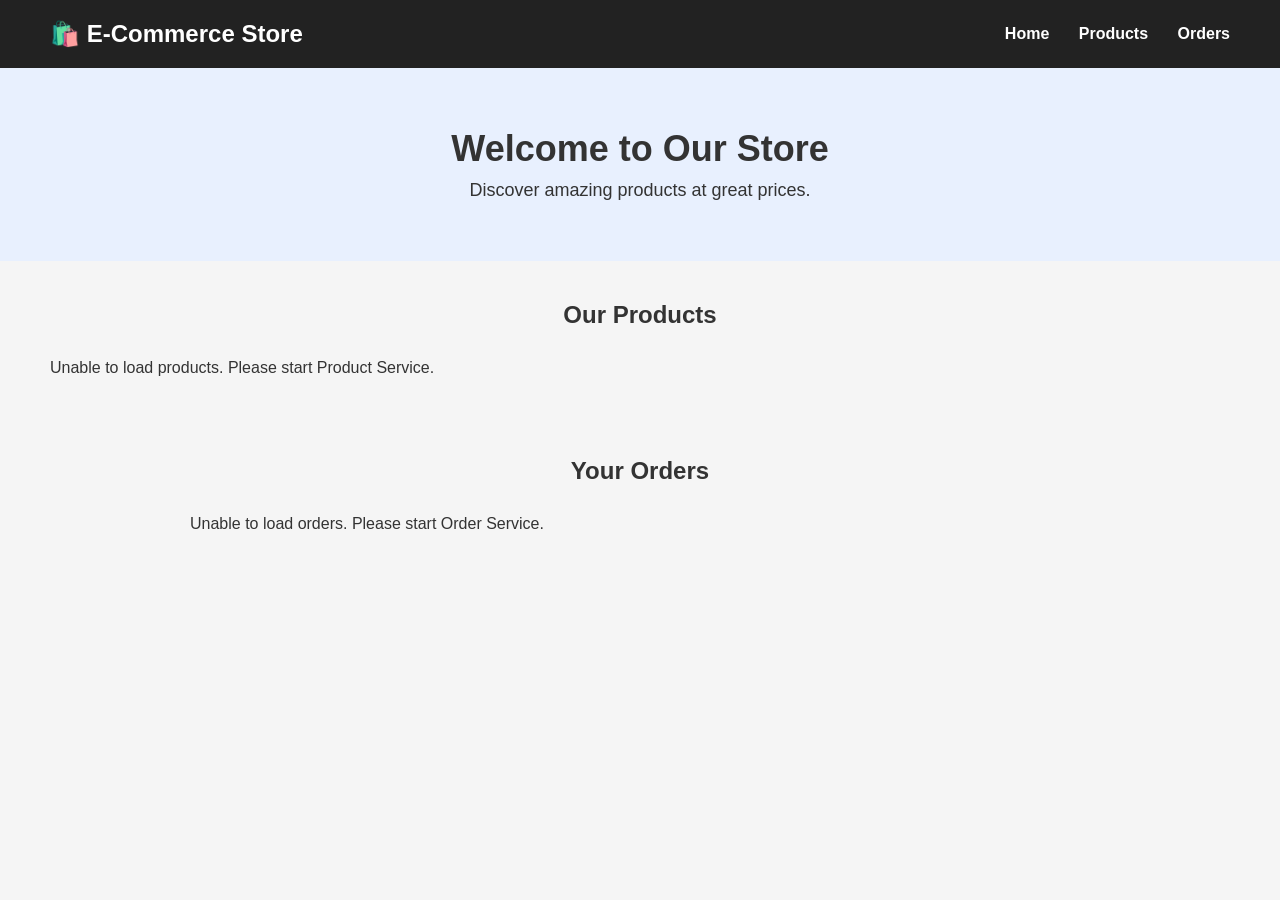
==== frontend/index.html @ 36b44939 "Initial working E-Commerce Microservices project" ====
<!DOCTYPE html>
<html lang="en">
<head>
    <meta charset="UTF-8">
    <meta name="viewport" content="width=device-width, initial-scale=1.0">
    <title>E-Commerce Store</title>

    <link rel="stylesheet" href="style.css">
</head>

<body>

    <header>
        <h1>🛍️ E-Commerce Store</h1>

        <nav>
            <a href="#">Home</a>
            <a href="#products">Products</a>
            <a href="#orders">Orders</a>
        </nav>
    </header>

    <section class="hero">
        <h2>Welcome to Our Store</h2>
        <p>Discover amazing products at great prices.</p>
    </section>

    <section id="products">
        <h2>Our Products</h2>

        <div id="product-list" class="product-container">
            <!-- Products will be loaded here -->
        </div>
    </section>

    <section id="orders">
        <h2>Your Orders</h2>

        <div id="order-list" class="order-container"></div>
            <!-- Orders will be loaded here -->
        </div>
    </section>

    <script src="script.js"></script>

</body>
</html>
---- frontend/style.css ----
* {
    margin: 0;
    padding: 0;
    box-sizing: border-box;
}

body {
    font-family: Arial, sans-serif;
    background: #f5f5f5;
    color: #333;
}

/* Header */
header {
    background: #222;
    color: white;
    padding: 20px 50px;
    display: flex;
    justify-content: space-between;
    align-items: center;
}

header h1 {
    font-size: 24px;
}

nav a {
    color: white;
    text-decoration: none;
    margin-left: 25px;
    font-weight: bold;
}

nav a:hover {
    text-decoration: underline;
}

/* Hero */
.hero {
    text-align: center;
    padding: 60px 20px;
    background: #e8f0fe;
}

.hero h2 {
    font-size: 36px;
    margin-bottom: 10px;
}

.hero p {
    font-size: 18px;
}

/* Products */
section {
    padding: 40px 50px;
}

section h2 {
    text-align: center;
    margin-bottom: 30px;
}

.product-container {
    display: grid;
    grid-template-columns: repeat(auto-fit, minmax(250px, 1fr));
    gap: 25px;
}

/* Product Card */
.product-card {
    background: white;
    padding: 20px;
    border-radius: 10px;
    box-shadow: 0 3px 10px rgba(0, 0, 0, 0.1);
    text-align: center;
}

.product-card img {
    width: 100%;
    height: 220px;
    object-fit: cover;
    border-radius: 8px;
}

.product-card h3 {
    margin: 15px 0 10px;
}

.product-card p {
    margin: 8px 0;
}

.product-card button {
    background: #222;
    color: white;
    border: none;
    padding: 10px 20px;
    border-radius: 5px;
    cursor: pointer;
    margin-top: 10px;
}

.product-card button:hover {
    background: #444;
}

/* Orders */
#order-list {
    max-width: 900px;
    margin: auto;
}

.order-card {
    background: white;
    padding: 20px;
    margin-bottom: 15px;
    border-radius: 8px;
    box-shadow: 0 2px 8px rgba(0, 0, 0, 0.1);
}

/* Responsive */
@media (max-width: 600px) {
    header {
        flex-direction: column;
        gap: 15px;
        padding: 20px;
    }

    nav a {
        margin: 0 8px;
    }

    section {
        padding: 30px 20px;
    }
}
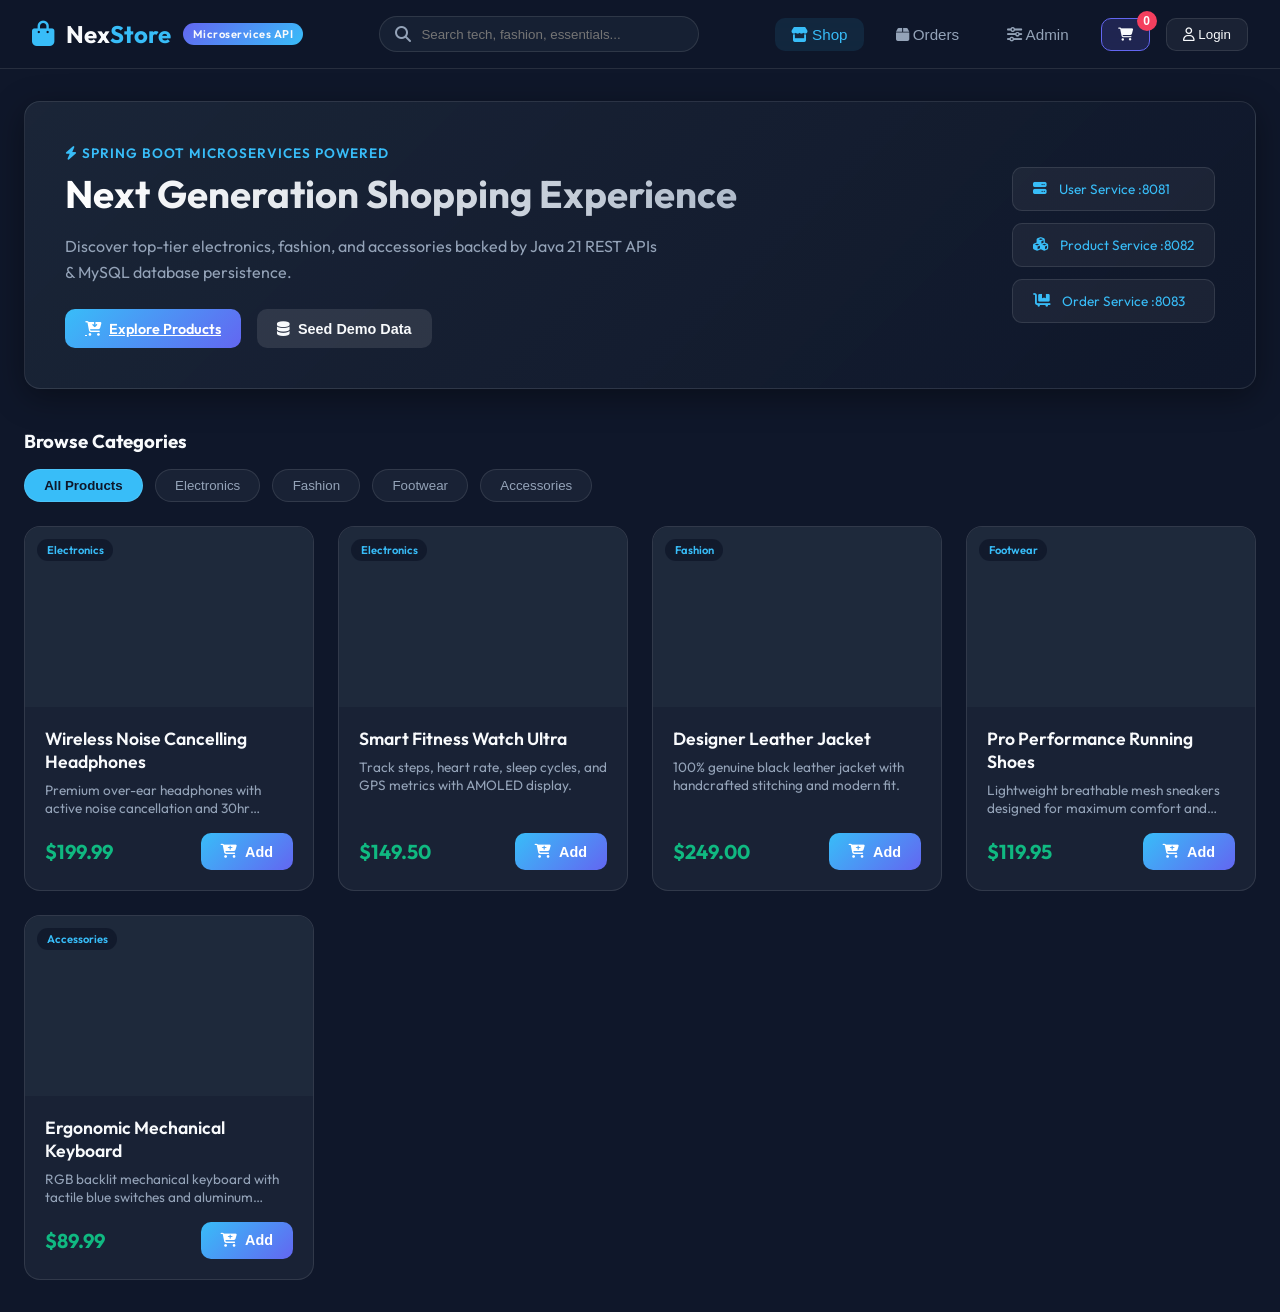
==== commit 39c72514: "Complete E-Commerce Microservices application" ====
--- a/frontend/index.html
+++ b/frontend/index.html
@@ -3,45 +3,273 @@
 <head>
     <meta charset="UTF-8">
     <meta name="viewport" content="width=device-width, initial-scale=1.0">
-    <title>E-Commerce Store</title>
-
+    <title>NexStore | Modern Microservices E-Commerce</title>
+    <!-- Google Fonts & Font Awesome Icons -->
+    <link rel="preconnect" href="https://fonts.googleapis.com">
+    <link rel="preconnect" href="https://fonts.gstatic.com" crossorigin>
+    <link href="https://fonts.googleapis.com/css2?family=Outfit:wght@300;400;500;600;700&display=swap" rel="stylesheet">
+    <link rel="stylesheet" href="https://cdnjs.cloudflare.com/ajax/libs/font-awesome/6.4.0/css/all.min.css">
     <link rel="stylesheet" href="style.css">
 </head>
-
 <body>
 
-    <header>
-        <h1>🛍️ E-Commerce Store</h1>
-
-        <nav>
-            <a href="#">Home</a>
-            <a href="#products">Products</a>
-            <a href="#orders">Orders</a>
+    <!-- ================= NAVBAR ================= -->
+    <header class="navbar">
+        <div class="nav-brand">
+            <i class="fa-solid fa-bag-shopping brand-icon"></i>
+            <span class="brand-name">Nex<span>Store</span></span>
+            <span class="badge-microservice">Microservices API</span>
+        </div>
+
+        <div class="search-container">
+            <i class="fa-solid fa-magnifying-glass search-icon"></i>
+            <input type="text" id="searchInput" placeholder="Search tech, fashion, essentials..." onkeyup="filterProducts()">
+        </div>
+
+        <nav class="nav-links">
+            <button class="nav-btn active" onclick="switchTab('home-section')"><i class="fa-solid fa-store"></i> Shop</button>
+            <button class="nav-btn" onclick="switchTab('orders-section')"><i class="fa-solid fa-box"></i> Orders</button>
+            <button class="nav-btn" onclick="switchTab('admin-section')"><i class="fa-solid fa-sliders"></i> Admin</button>
+            
+            <button class="cart-trigger" onclick="toggleCartDrawer()">
+                <i class="fa-solid fa-cart-shopping"></i>
+                <span class="cart-badge" id="cartCount">0</span>
+            </button>
+
+            <button class="user-profile-btn" onclick="openAuthModal()">
+                <i class="fa-regular fa-user"></i>
+                <span id="currentUserLabel">Login</span>
+            </button>
         </nav>
     </header>
 
-    <section class="hero">
-        <h2>Welcome to Our Store</h2>
-        <p>Discover amazing products at great prices.</p>
-    </section>
-
-    <section id="products">
-        <h2>Our Products</h2>
-
-        <div id="product-list" class="product-container">
-            <!-- Products will be loaded here -->
-        </div>
-    </section>
-
-    <section id="orders">
-        <h2>Your Orders</h2>
-
-        <div id="order-list" class="order-container"></div>
-            <!-- Orders will be loaded here -->
-        </div>
-    </section>
+    <!-- ================= TOAST NOTIFICATIONS ================= -->
+    <div id="toastContainer" class="toast-container"></div>
+
+    <main class="main-layout">
+
+        <!-- ================= HERO SECTION ================= -->
+        <section id="home-section" class="tab-content active">
+            <div class="hero-banner">
+                <div class="hero-text">
+                    <span class="hero-subtitle"><i class="fa-solid fa-bolt"></i> Spring Boot Microservices Powered</span>
+                    <h1>Next Generation Shopping Experience</h1>
+                    <p>Discover top-tier electronics, fashion, and accessories backed by Java 21 REST APIs & MySQL database persistence.</p>
+                    <div class="hero-actions">
+                        <a href="#products-heading" class="btn btn-primary"><i class="fa-solid fa-cart-arrow-down"></i> Explore Products</a>
+                        <button class="btn btn-secondary" onclick="seedSampleProducts()"><i class="fa-solid fa-database"></i> Seed Demo Data</button>
+                    </div>
+                </div>
+                <div class="hero-badge-card">
+                    <div class="badge-item"><i class="fa-solid fa-server"></i> <span>User Service :8081</span></div>
+                    <div class="badge-item"><i class="fa-solid fa-cubes"></i> <span>Product Service :8082</span></div>
+                    <div class="badge-item"><i class="fa-solid fa-cart-flatbed"></i> <span>Order Service :8083</span></div>
+                </div>
+            </div>
+
+            <!-- Categories Bar -->
+            <div class="categories-wrapper">
+                <h3 id="products-heading">Browse Categories</h3>
+                <div class="category-pills" id="categoryPills">
+                    <button class="pill active" onclick="filterCategory('ALL')">All Products</button>
+                    <button class="pill" onclick="filterCategory('Electronics')">Electronics</button>
+                    <button class="pill" onclick="filterCategory('Fashion')">Fashion</button>
+                    <button class="pill" onclick="filterCategory('Footwear')">Footwear</button>
+                    <button class="pill" onclick="filterCategory('Accessories')">Accessories</button>
+                </div>
+            </div>
+
+            <!-- Product Cards Grid -->
+            <div class="product-grid" id="productGrid">
+                <!-- Dynamic Product Cards Injected Here -->
+            </div>
+        </section>
+
+        <!-- ================= ORDERS DASHBOARD ================= -->
+        <section id="orders-section" class="tab-content">
+            <div class="section-header">
+                <h2><i class="fa-solid fa-receipt"></i> Order Management & History</h2>
+                <p>Track microservice order statuses created via REST endpoints</p>
+            </div>
+            <div class="orders-table-container">
+                <table class="orders-table">
+                    <thead>
+                        <tr>
+                            <th>Order ID</th>
+                            <th>User ID</th>
+                            <th>Product ID</th>
+                            <th>Quantity</th>
+                            <th>Total Price</th>
+                            <th>Status</th>
+                            <th>Action</th>
+                        </tr>
+                    </thead>
+                    <tbody id="ordersTableBody">
+                        <!-- Orders injected here -->
+                    </tbody>
+                </table>
+            </div>
+        </section>
+
+        <!-- ================= ADMIN / MANAGMENT SECTION ================= -->
+        <section id="admin-section" class="tab-content">
+            <div class="admin-grid">
+                <!-- Add Product Form -->
+                <div class="glass-card">
+                    <h3><i class="fa-solid fa-plus-circle"></i> Add New Product (Port 8082)</h3>
+                    <form id="productForm" onsubmit="handleProductSubmit(event)">
+                        <input type="hidden" id="adminProductId">
+                        <div class="form-group">
+                            <label>Product Name</label>
+                            <input type="text" id="adminProductName" required placeholder="e.g. Wireless Headphones">
+                        </div>
+                        <div class="form-group">
+                            <label>Description</label>
+                            <input type="text" id="adminProductDesc" required placeholder="High quality noise cancellation">
+                        </div>
+                        <div class="form-row">
+                            <div class="form-group">
+                                <label>Price ($)</label>
+                                <input type="number" step="0.01" id="adminProductPrice" required placeholder="99.99">
+                            </div>
+                            <div class="form-group">
+                                <label>Quantity / Stock</label>
+                                <input type="number" id="adminProductQty" required placeholder="50">
+                            </div>
+                        </div>
+                        <div class="form-group">
+                            <label>Category</label>
+                            <select id="adminProductCategory">
+                                <option value="Electronics">Electronics</option>
+                                <option value="Fashion">Fashion</option>
+                                <option value="Footwear">Footwear</option>
+                                <option value="Accessories">Accessories</option>
+                            </select>
+                        </div>
+                        <div class="form-group">
+                            <label>Image URL</label>
+                            <input type="url" id="adminProductImg" placeholder="https://images.unsplash.com/...">
+                        </div>
+                        <button type="submit" class="btn btn-primary full-width"><i class="fa-solid fa-floppy-disk"></i> Save Product to Database</button>
+                    </form>
+                </div>
+
+                <!-- User Management List -->
+                <div class="glass-card">
+                    <h3><i class="fa-solid fa-users"></i> Registered Users (Port 8081)</h3>
+                    <div class="user-list" id="adminUserList">
+                        <!-- User list injected here -->
+                    </div>
+                </div>
+            </div>
+        </section>
+
+    </main>
+
+    <!-- ================= SLIDE-OUT CART DRAWER ================= -->
+    <div id="cartOverlay" class="cart-overlay" onclick="toggleCartDrawer()"></div>
+    <aside id="cartDrawer" class="cart-drawer">
+        <div class="cart-header">
+            <h3><i class="fa-solid fa-bag-shopping"></i> Shopping Cart</h3>
+            <button class="close-btn" onclick="toggleCartDrawer()"><i class="fa-solid fa-xmark"></i></button>
+        </div>
+
+        <div class="cart-items" id="cartItemsContainer">
+            <!-- Cart Items Injected Here -->
+        </div>
+
+        <div class="cart-footer">
+            <div class="cart-summary-row">
+                <span>Subtotal</span>
+                <span id="cartSubtotal">$0.00</span>
+            </div>
+            <div class="cart-summary-row total">
+                <span>Grand Total</span>
+                <span id="cartTotal">$0.00</span>
+            </div>
+            <button class="btn btn-primary full-width checkout-btn" onclick="openCheckoutModal()">
+                Proceed to Checkout <i class="fa-solid fa-arrow-right"></i>
+            </button>
+        </div>
+    </aside>
+
+    <!-- ================= CHECKOUT MODAL ================= -->
+    <div id="checkoutModal" class="modal-overlay">
+        <div class="modal-card">
+            <div class="modal-header">
+                <h3><i class="fa-solid fa-shield-halved"></i> Checkout & Place Order</h3>
+                <button class="close-btn" onclick="closeCheckoutModal()"><i class="fa-solid fa-xmark"></i></button>
+            </div>
+            <div class="modal-body">
+                <div class="form-group">
+                    <label>Select Registered User</label>
+                    <select id="checkoutUserSelect" required>
+                        <!-- Dynamic user options -->
+                    </select>
+                </div>
+                <div class="form-group">
+                    <label>Shipping Address</label>
+                    <input type="text" id="checkoutAddress" placeholder="123 Tech Park, Hyderabad, TG" value="123 Tech Park, Hyderabad, India">
+                </div>
+                <div class="checkout-summary-box">
+                    <h4>Order Summary</h4>
+                    <div id="checkoutItemsList"></div>
+                    <div class="summary-total">Total Amount: <span id="checkoutTotalAmount">$0.00</span></div>
+                </div>
+            </div>
+            <div class="modal-footer">
+                <button class="btn btn-secondary" onclick="closeCheckoutModal()">Cancel</button>
+                <button class="btn btn-primary" onclick="submitOrder()"><i class="fa-solid fa-check-double"></i> Confirm & Place Order</button>
+            </div>
+        </div>
+    </div>
+
+    <!-- ================= AUTH / USER MODAL ================= -->
+    <div id="authModal" class="modal-overlay">
+        <div class="modal-card">
+            <div class="modal-header">
+                <h3 id="authTitle"><i class="fa-solid fa-user-plus"></i> User Registration</h3>
+                <button class="close-btn" onclick="closeAuthModal()"><i class="fa-solid fa-xmark"></i></button>
+            </div>
+            <div class="modal-body">
+                <form id="authForm" onsubmit="handleAuthSubmit(event)">
+                    <div class="form-row">
+                        <div class="form-group">
+                            <label>First Name</label>
+                            <input type="text" id="authFirstName" required placeholder="Rahul">
+                        </div>
+                        <div class="form-group">
+                            <label>Last Name</label>
+                            <input type="text" id="authLastName" required placeholder="Sharma">
+                        </div>
+                    </div>
+                    <div class="form-group">
+                        <label>Email Address</label>
+                        <input type="email" id="authEmail" required placeholder="rahul@example.com">
+                    </div>
+                    <div class="form-group">
+                        <label>Password</label>
+                        <input type="password" id="authPassword" required placeholder="••••••••">
+                    </div>
+                    <div class="form-row">
+                        <div class="form-group">
+                            <label>Phone Number</label>
+                            <input type="text" id="authPhone" placeholder="9876543210">
+                        </div>
+                        <div class="form-group">
+                            <label>Role</label>
+                            <select id="authRole">
+                                <option value="CUSTOMER">CUSTOMER</option>
+                                <option value="ADMIN">ADMIN</option>
+                            </select>
+                        </div>
+                    </div>
+                    <button type="submit" class="btn btn-primary full-width"><i class="fa-solid fa-user-check"></i> Register User (Port 8081)</button>
+                </form>
+            </div>
+        </div>
+    </div>
 
     <script src="script.js"></script>
-
 </body>
 </html>
--- a/frontend/style.css
+++ b/frontend/style.css
@@ -1,3 +1,21 @@
+/* ================= GLOBAL STYLES & DESIGN SYSTEM ================= */
+:root {
+    --bg-primary: #0f172a;
+    --bg-secondary: #1e293b;
+    --bg-card: rgba(30, 41, 59, 0.7);
+    --accent-blue: #38bdf8;
+    --accent-indigo: #6366f1;
+    --accent-emerald: #10b981;
+    --accent-rose: #f43f5e;
+    --text-main: #f8fafc;
+    --text-muted: #94a3b8;
+    --border-glass: rgba(255, 255, 255, 0.1);
+    --shadow-glow: 0 8px 32px 0 rgba(0, 0, 0, 0.37);
+    --radius-lg: 16px;
+    --radius-md: 10px;
+    --font-sans: 'Outfit', -apple-system, BlinkMacSystemFont, sans-serif;
+}
+
 * {
     margin: 0;
     padding: 0;
@@ -5,133 +23,663 @@
 }
 
 body {
-    font-family: Arial, sans-serif;
-    background: #f5f5f5;
-    color: #333;
-}
-
-/* Header */
-header {
-    background: #222;
+    font-family: var(--font-sans);
+    background-color: var(--bg-primary);
+    color: var(--text-main);
+    min-height: 100vh;
+    overflow-x: hidden;
+}
+
+/* ================= NAVBAR ================= */
+.navbar {
+    display: flex;
+    align-items: center;
+    justify-content: space-between;
+    padding: 1rem 2rem;
+    background: rgba(15, 23, 42, 0.85);
+    backdrop-filter: blur(16px);
+    border-bottom: 1px solid var(--border-glass);
+    position: sticky;
+    top: 0;
+    z-index: 100;
+}
+
+.nav-brand {
+    display: flex;
+    align-items: center;
+    gap: 0.75rem;
+}
+
+.brand-icon {
+    font-size: 1.6rem;
+    color: var(--accent-blue);
+}
+
+.brand-name {
+    font-size: 1.5rem;
+    font-weight: 700;
+    color: var(--text-main);
+}
+
+.brand-name span {
+    color: var(--accent-blue);
+}
+
+.badge-microservice {
+    background: linear-gradient(135deg, var(--accent-indigo), var(--accent-blue));
+    font-size: 0.7rem;
+    padding: 0.25rem 0.6rem;
+    border-radius: 20px;
+    font-weight: 600;
+    letter-spacing: 0.5px;
+}
+
+.search-container {
+    position: relative;
+    width: 320px;
+}
+
+.search-icon {
+    position: absolute;
+    left: 1rem;
+    top: 50%;
+    transform: translateY(-50%);
+    color: var(--text-muted);
+}
+
+.search-container input {
+    width: 100%;
+    padding: 0.6rem 1rem 0.6rem 2.6rem;
+    border-radius: 20px;
+    border: 1px solid var(--border-glass);
+    background: rgba(30, 41, 59, 0.6);
+    color: var(--text-main);
+    outline: none;
+    transition: all 0.3s ease;
+}
+
+.search-container input:focus {
+    border-color: var(--accent-blue);
+    box-shadow: 0 0 12px rgba(56, 189, 248, 0.3);
+}
+
+.nav-links {
+    display: flex;
+    align-items: center;
+    gap: 1rem;
+}
+
+.nav-btn {
+    background: transparent;
+    border: none;
+    color: var(--text-muted);
+    font-size: 0.95rem;
+    font-weight: 500;
+    padding: 0.5rem 1rem;
+    border-radius: var(--radius-md);
+    cursor: pointer;
+    transition: all 0.3s ease;
+}
+
+.nav-btn.active, .nav-btn:hover {
+    color: var(--accent-blue);
+    background: rgba(56, 189, 248, 0.1);
+}
+
+.cart-trigger {
+    position: relative;
+    background: rgba(99, 102, 241, 0.2);
+    border: 1px solid var(--accent-indigo);
+    color: var(--text-main);
+    padding: 0.5rem 1rem;
+    border-radius: var(--radius-md);
+    cursor: pointer;
+    transition: all 0.3s ease;
+}
+
+.cart-trigger:hover {
+    background: var(--accent-indigo);
+    transform: translateY(-2px);
+}
+
+.cart-badge {
+    position: absolute;
+    top: -8px;
+    right: -8px;
+    background: var(--accent-rose);
     color: white;
-    padding: 20px 50px;
-    display: flex;
+    font-size: 0.75rem;
+    font-weight: 700;
+    width: 20px;
+    height: 20px;
+    border-radius: 50%;
+    display: flex;
+    align-items: center;
+    justify-content: center;
+}
+
+.user-profile-btn {
+    background: rgba(255, 255, 255, 0.05);
+    border: 1px solid var(--border-glass);
+    color: var(--text-main);
+    padding: 0.5rem 1rem;
+    border-radius: var(--radius-md);
+    cursor: pointer;
+}
+
+/* ================= HERO & LAYOUT ================= */
+.main-layout {
+    max-width: 1280px;
+    margin: 0 auto;
+    padding: 2rem 1.5rem;
+}
+
+.hero-banner {
+    display: grid;
+    grid-template-columns: 1fr auto;
+    gap: 2rem;
+    align-items: center;
+    background: linear-gradient(135deg, rgba(30, 41, 59, 0.8), rgba(15, 23, 42, 0.9));
+    border: 1px solid var(--border-glass);
+    border-radius: var(--radius-lg);
+    padding: 2.5rem;
+    margin-bottom: 2.5rem;
+    box-shadow: var(--shadow-glow);
+}
+
+.hero-subtitle {
+    color: var(--accent-blue);
+    font-size: 0.85rem;
+    font-weight: 600;
+    text-transform: uppercase;
+    letter-spacing: 1px;
+}
+
+.hero-text h1 {
+    font-size: 2.4rem;
+    font-weight: 700;
+    margin: 0.5rem 0 1rem 0;
+    background: linear-gradient(to right, #ffffff, #94a3b8);
+    -webkit-background-clip: text;
+    -webkit-text-fill-color: transparent;
+}
+
+.hero-text p {
+    color: var(--text-muted);
+    line-height: 1.6;
+    margin-bottom: 1.5rem;
+    max-width: 600px;
+}
+
+.hero-actions {
+    display: flex;
+    gap: 1rem;
+}
+
+.hero-badge-card {
+    display: flex;
+    flex-direction: column;
+    gap: 0.75rem;
+}
+
+.badge-item {
+    display: flex;
+    align-items: center;
+    gap: 0.75rem;
+    background: rgba(255, 255, 255, 0.05);
+    border: 1px solid var(--border-glass);
+    padding: 0.75rem 1.25rem;
+    border-radius: var(--radius-md);
+    font-size: 0.85rem;
+    color: var(--accent-blue);
+}
+
+/* ================= BUTTONS & FORMS ================= */
+.btn {
+    padding: 0.65rem 1.25rem;
+    border-radius: var(--radius-md);
+    font-weight: 600;
+    font-size: 0.9rem;
+    cursor: pointer;
+    border: none;
+    display: inline-flex;
+    align-items: center;
+    gap: 0.5rem;
+    transition: all 0.3s ease;
+}
+
+.btn-primary {
+    background: linear-gradient(135deg, var(--accent-blue), var(--accent-indigo));
+    color: #fff;
+}
+
+.btn-primary:hover {
+    opacity: 0.9;
+    transform: translateY(-2px);
+}
+
+.btn-secondary {
+    background: rgba(255, 255, 255, 0.1);
+    color: var(--text-main);
+}
+
+.btn-secondary:hover {
+    background: rgba(255, 255, 255, 0.2);
+}
+
+.btn-danger {
+    background: var(--accent-rose);
+    color: #fff;
+}
+
+.full-width {
+    width: 100%;
+    justify-content: center;
+}
+
+/* ================= CATEGORIES & PRODUCT GRID ================= */
+.categories-wrapper {
+    margin-bottom: 1.5rem;
+}
+
+.categories-wrapper h3 {
+    margin-bottom: 1rem;
+}
+
+.category-pills {
+    display: flex;
+    gap: 0.75rem;
+    overflow-x: auto;
+}
+
+.pill {
+    background: rgba(30, 41, 59, 0.7);
+    border: 1px solid var(--border-glass);
+    color: var(--text-muted);
+    padding: 0.5rem 1.2rem;
+    border-radius: 20px;
+    cursor: pointer;
+    transition: all 0.3s ease;
+}
+
+.pill.active, .pill:hover {
+    background: var(--accent-blue);
+    color: #0f172a;
+    font-weight: 600;
+}
+
+.product-grid {
+    display: grid;
+    grid-template-columns: repeat(auto-fill, minmax(260px, 1fr));
+    gap: 1.5rem;
+}
+
+.product-card {
+    background: var(--bg-card);
+    border: 1px solid var(--border-glass);
+    border-radius: var(--radius-lg);
+    overflow: hidden;
+    transition: all 0.3s ease;
+    display: flex;
+    flex-direction: column;
+}
+
+.product-card:hover {
+    transform: translateY(-6px);
+    border-color: var(--accent-blue);
+    box-shadow: 0 12px 24px rgba(0, 0, 0, 0.4);
+}
+
+.product-img-wrapper {
+    position: relative;
+    width: 100%;
+    height: 180px;
+    overflow: hidden;
+    background: #1e293b;
+}
+
+.product-img-wrapper img {
+    width: 100%;
+    height: 100%;
+    object-fit: cover;
+    transition: transform 0.4s ease;
+}
+
+.product-card:hover .product-img-wrapper img {
+    transform: scale(1.08);
+}
+
+.category-tag {
+    position: absolute;
+    top: 0.75rem;
+    left: 0.75rem;
+    background: rgba(15, 23, 42, 0.8);
+    backdrop-filter: blur(8px);
+    color: var(--accent-blue);
+    font-size: 0.7rem;
+    font-weight: 600;
+    padding: 0.25rem 0.6rem;
+    border-radius: 12px;
+}
+
+.product-content {
+    padding: 1.25rem;
+    display: flex;
+    flex-direction: column;
+    flex-grow: 1;
+}
+
+.product-title {
+    font-size: 1.1rem;
+    font-weight: 600;
+    margin-bottom: 0.5rem;
+}
+
+.product-desc {
+    font-size: 0.85rem;
+    color: var(--text-muted);
+    margin-bottom: 1rem;
+    display: -webkit-box;
+    -webkit-line-clamp: 2;
+    -webkit-box-orient: vertical;
+    overflow: hidden;
+}
+
+.product-footer {
+    margin-top: auto;
+    display: flex;
+    align-items: center;
     justify-content: space-between;
-    align-items: center;
-}
-
-header h1 {
-    font-size: 24px;
-}
-
-nav a {
+}
+
+.product-price {
+    font-size: 1.25rem;
+    font-weight: 700;
+    color: var(--accent-emerald);
+}
+
+/* ================= CART DRAWER ================= */
+.cart-overlay {
+    position: fixed;
+    top: 0;
+    left: 0;
+    width: 100vw;
+    height: 100vh;
+    background: rgba(0, 0, 0, 0.6);
+    backdrop-filter: blur(4px);
+    z-index: 200;
+    opacity: 0;
+    pointer-events: none;
+    transition: opacity 0.3s ease;
+}
+
+.cart-overlay.active {
+    opacity: 1;
+    pointer-events: all;
+}
+
+.cart-drawer {
+    position: fixed;
+    top: 0;
+    right: -420px;
+    width: 400px;
+    height: 100vh;
+    background: var(--bg-secondary);
+    border-left: 1px solid var(--border-glass);
+    z-index: 201;
+    display: flex;
+    flex-direction: column;
+    transition: right 0.3s ease;
+    padding: 1.5rem;
+}
+
+.cart-drawer.active {
+    right: 0;
+}
+
+.cart-header {
+    display: flex;
+    align-items: center;
+    justify-content: space-between;
+    padding-bottom: 1rem;
+    border-bottom: 1px solid var(--border-glass);
+}
+
+.close-btn {
+    background: transparent;
+    border: none;
+    color: var(--text-muted);
+    font-size: 1.4rem;
+    cursor: pointer;
+}
+
+.cart-items {
+    flex-grow: 1;
+    overflow-y: auto;
+    padding: 1rem 0;
+    display: flex;
+    flex-direction: column;
+    gap: 1rem;
+}
+
+.cart-item {
+    display: flex;
+    align-items: center;
+    gap: 1rem;
+    background: rgba(15, 23, 42, 0.5);
+    padding: 0.75rem;
+    border-radius: var(--radius-md);
+    border: 1px solid var(--border-glass);
+}
+
+.cart-item-img {
+    width: 50px;
+    height: 50px;
+    border-radius: 8px;
+    object-fit: cover;
+}
+
+.cart-item-details {
+    flex-grow: 1;
+}
+
+.cart-item-title {
+    font-size: 0.9rem;
+    font-weight: 600;
+}
+
+.cart-item-price {
+    font-size: 0.85rem;
+    color: var(--accent-emerald);
+}
+
+.qty-controls {
+    display: flex;
+    align-items: center;
+    gap: 0.5rem;
+}
+
+.qty-btn {
+    width: 24px;
+    height: 24px;
+    border-radius: 50%;
+    background: rgba(255, 255, 255, 0.1);
+    border: none;
     color: white;
-    text-decoration: none;
-    margin-left: 25px;
-    font-weight: bold;
-}
-
-nav a:hover {
-    text-decoration: underline;
-}
-
-/* Hero */
-.hero {
-    text-align: center;
-    padding: 60px 20px;
-    background: #e8f0fe;
-}
-
-.hero h2 {
-    font-size: 36px;
-    margin-bottom: 10px;
-}
-
-.hero p {
-    font-size: 18px;
-}
-
-/* Products */
-section {
-    padding: 40px 50px;
-}
-
-section h2 {
-    text-align: center;
-    margin-bottom: 30px;
-}
-
-.product-container {
+    cursor: pointer;
+}
+
+.cart-footer {
+    padding-top: 1rem;
+    border-top: 1px solid var(--border-glass);
+}
+
+.cart-summary-row {
+    display: flex;
+    justify-content: space-between;
+    margin-bottom: 0.5rem;
+    color: var(--text-muted);
+}
+
+.cart-summary-row.total {
+    font-size: 1.15rem;
+    font-weight: 700;
+    color: var(--text-main);
+    margin-bottom: 1rem;
+}
+
+/* ================= MODAL DIALOGS ================= */
+.modal-overlay {
+    position: fixed;
+    top: 0;
+    left: 0;
+    width: 100vw;
+    height: 100vh;
+    background: rgba(0, 0, 0, 0.7);
+    backdrop-filter: blur(6px);
+    z-index: 300;
+    display: flex;
+    align-items: center;
+    justify-content: center;
+    opacity: 0;
+    pointer-events: none;
+    transition: opacity 0.3s ease;
+}
+
+.modal-overlay.active {
+    opacity: 1;
+    pointer-events: all;
+}
+
+.modal-card {
+    background: var(--bg-secondary);
+    border: 1px solid var(--border-glass);
+    border-radius: var(--radius-lg);
+    width: 90%;
+    max-width: 500px;
+    padding: 2rem;
+    box-shadow: var(--shadow-glow);
+}
+
+.modal-header {
+    display: flex;
+    justify-content: space-between;
+    align-items: center;
+    margin-bottom: 1.5rem;
+}
+
+.form-group {
+    margin-bottom: 1rem;
+}
+
+.form-group label {
+    display: block;
+    font-size: 0.85rem;
+    color: var(--text-muted);
+    margin-bottom: 0.4rem;
+}
+
+.form-group input, .form-group select {
+    width: 100%;
+    padding: 0.65rem;
+    border-radius: var(--radius-md);
+    background: rgba(15, 23, 42, 0.6);
+    border: 1px solid var(--border-glass);
+    color: white;
+    outline: none;
+}
+
+.form-row {
     display: grid;
-    grid-template-columns: repeat(auto-fit, minmax(250px, 1fr));
-    gap: 25px;
-}
-
-/* Product Card */
-.product-card {
-    background: white;
-    padding: 20px;
-    border-radius: 10px;
-    box-shadow: 0 3px 10px rgba(0, 0, 0, 0.1);
-    text-align: center;
-}
-
-.product-card img {
+    grid-template-columns: 1fr 1fr;
+    gap: 1rem;
+}
+
+.modal-footer {
+    display: flex;
+    justify-content: flex-end;
+    gap: 1rem;
+    margin-top: 1.5rem;
+}
+
+/* ================= TABLES & ADMIN ================= */
+.tab-content {
+    display: none;
+}
+
+.tab-content.active {
+    display: block;
+}
+
+.orders-table-container {
+    background: var(--bg-secondary);
+    border-radius: var(--radius-lg);
+    border: 1px solid var(--border-glass);
+    overflow-x: auto;
+    margin-top: 1.5rem;
+}
+
+.orders-table {
     width: 100%;
-    height: 220px;
-    object-fit: cover;
+    border-collapse: collapse;
+}
+
+.orders-table th, .orders-table td {
+    padding: 1rem;
+    text-align: left;
+    border-bottom: 1px solid var(--border-glass);
+}
+
+.orders-table th {
+    background: rgba(15, 23, 42, 0.6);
+    color: var(--accent-blue);
+
+}
+
+.status-pill {
+    padding: 0.25rem 0.75rem;
+    border-radius: 12px;
+    font-size: 0.75rem;
+    font-weight: 600;
+}
+
+.status-pill.PLACED { background: rgba(56, 189, 248, 0.2); color: var(--accent-blue); }
+.status-pill.DELIVERED { background: rgba(16, 185, 129, 0.2); color: var(--accent-emerald); }
+
+.admin-grid {
+    display: grid;
+    grid-template-columns: 1fr 1fr;
+    gap: 2rem;
+}
+
+.glass-card {
+    background: var(--bg-secondary);
+    border: 1px solid var(--border-glass);
+    border-radius: var(--radius-lg);
+    padding: 1.5rem;
+}
+
+.toast-container {
+    position: fixed;
+    bottom: 2rem;
+    right: 2rem;
+    z-index: 999;
+    display: flex;
+    flex-direction: column;
+    gap: 0.75rem;
+}
+
+.toast {
+    background: rgba(30, 41, 59, 0.95);
+    border-left: 4px solid var(--accent-blue);
+    padding: 1rem 1.5rem;
     border-radius: 8px;
-}
-
-.product-card h3 {
-    margin: 15px 0 10px;
-}
-
-.product-card p {
-    margin: 8px 0;
-}
-
-.product-card button {
-    background: #222;
     color: white;
-    border: none;
-    padding: 10px 20px;
-    border-radius: 5px;
-    cursor: pointer;
-    margin-top: 10px;
-}
-
-.product-card button:hover {
-    background: #444;
-}
-
-/* Orders */
-#order-list {
-    max-width: 900px;
-    margin: auto;
-}
-
-.order-card {
-    background: white;
-    padding: 20px;
-    margin-bottom: 15px;
-    border-radius: 8px;
-    box-shadow: 0 2px 8px rgba(0, 0, 0, 0.1);
-}
-
-/* Responsive */
-@media (max-width: 600px) {
-    header {
-        flex-direction: column;
-        gap: 15px;
-        padding: 20px;
-    }
-
-    nav a {
-        margin: 0 8px;
-    }
-
-    section {
-        padding: 30px 20px;
-    }
+    box-shadow: 0 4px 12px rgba(0,0,0,0.3);
+    animation: slideIn 0.3s ease;
+}
+
+@keyframes slideIn {
+    from { transform: translateX(100%); }
+    to { transform: translateX(0); }
 }
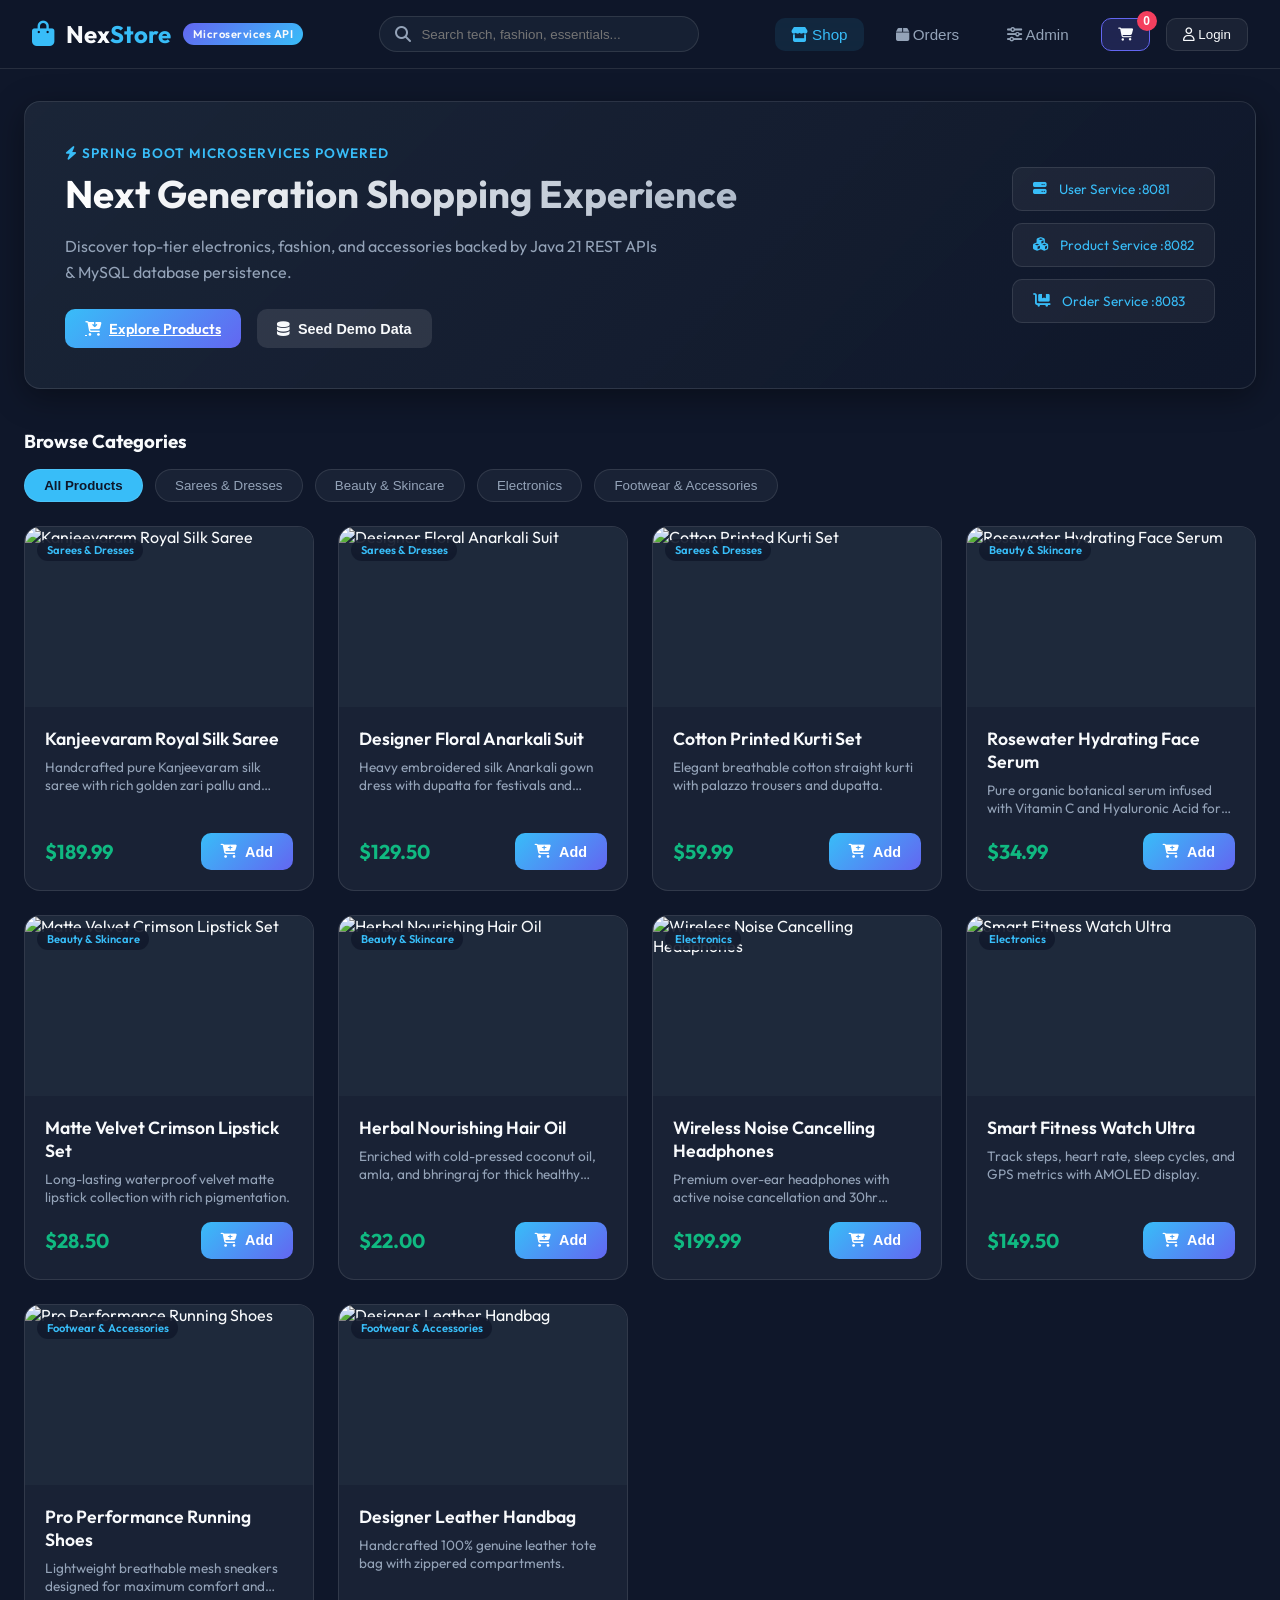
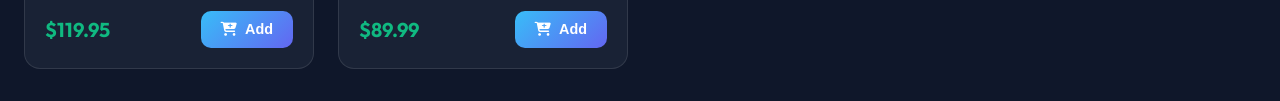
==== commit ca25c96d: "Add Sarees, Dresses, Beauty and Cosmetics products to catalog" ====
--- a/frontend/index.html
+++ b/frontend/index.html
@@ -72,10 +72,10 @@
                 <h3 id="products-heading">Browse Categories</h3>
                 <div class="category-pills" id="categoryPills">
                     <button class="pill active" onclick="filterCategory('ALL')">All Products</button>
+                    <button class="pill" onclick="filterCategory('Sarees & Dresses')">Sarees & Dresses</button>
+                    <button class="pill" onclick="filterCategory('Beauty & Skincare')">Beauty & Skincare</button>
                     <button class="pill" onclick="filterCategory('Electronics')">Electronics</button>
-                    <button class="pill" onclick="filterCategory('Fashion')">Fashion</button>
-                    <button class="pill" onclick="filterCategory('Footwear')">Footwear</button>
-                    <button class="pill" onclick="filterCategory('Accessories')">Accessories</button>
+                    <button class="pill" onclick="filterCategory('Footwear & Accessories')">Footwear & Accessories</button>
                 </div>
             </div>
 
